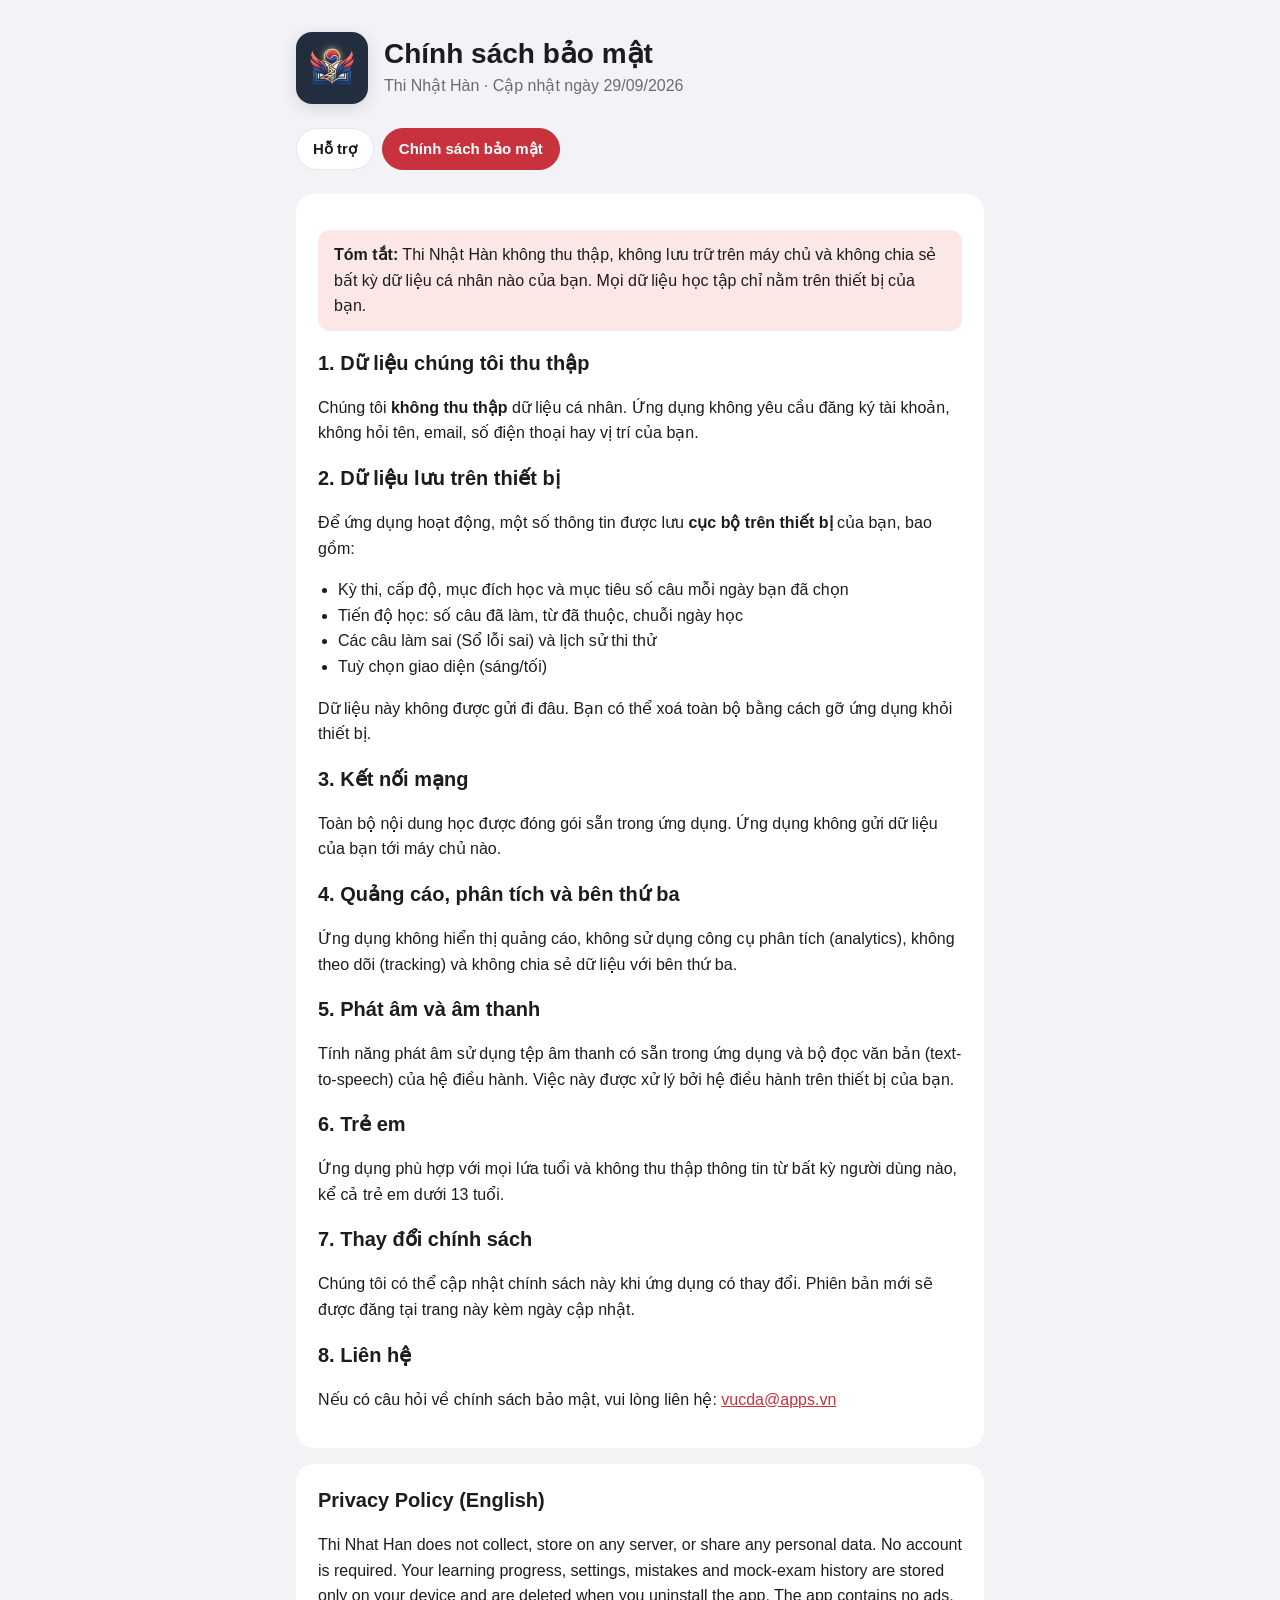
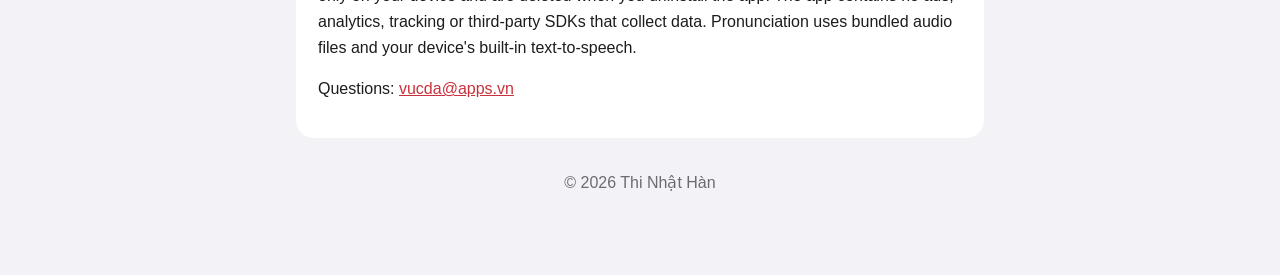
==== privacy.html @ 8a2b69a8 "Add support and privacy policy pages Co-Authored-By: Claude Opus 5.5 (1M context) <noreply@anthropic" ====
<!doctype html>
<html lang="vi">
<head>
  <meta charset="utf-8">
  <meta name="viewport" content="width=device-width, initial-scale=1">
  <title>Chính sách bảo mật – Thi Nhật Hàn</title>
  <meta name="description" content="Chính sách bảo mật của ứng dụng Thi Nhật Hàn.">
  <link rel="icon" href="icon.png">
  <link rel="apple-touch-icon" href="icon.png">
  <link rel="stylesheet" href="style.css">
</head>
<body>
  <div class="wrap">
    <header>
      <img src="icon.png" alt="Biểu tượng Thi Nhật Hàn">
      <div>
        <h1>Chính sách bảo mật</h1>
        <p>Thi Nhật Hàn · Cập nhật ngày 29/09/2026</p>
      </div>
    </header>

    <nav>
      <a href="./">Hỗ trợ</a>
      <a href="privacy.html" class="active">Chính sách bảo mật</a>
    </nav>

    <section class="card">
      <p class="note"><strong>Tóm tắt:</strong> Thi Nhật Hàn không thu thập, không lưu trữ trên máy chủ và không chia sẻ bất kỳ dữ liệu cá nhân nào của bạn. Mọi dữ liệu học tập chỉ nằm trên thiết bị của bạn.</p>

      <h2>1. Dữ liệu chúng tôi thu thập</h2>
      <p>Chúng tôi <strong>không thu thập</strong> dữ liệu cá nhân. Ứng dụng không yêu cầu đăng ký tài khoản, không hỏi tên, email, số điện thoại hay vị trí của bạn.</p>

      <h2>2. Dữ liệu lưu trên thiết bị</h2>
      <p>Để ứng dụng hoạt động, một số thông tin được lưu <strong>cục bộ trên thiết bị</strong> của bạn, bao gồm:</p>
      <ul>
        <li>Kỳ thi, cấp độ, mục đích học và mục tiêu số câu mỗi ngày bạn đã chọn</li>
        <li>Tiến độ học: số câu đã làm, từ đã thuộc, chuỗi ngày học</li>
        <li>Các câu làm sai (Sổ lỗi sai) và lịch sử thi thử</li>
        <li>Tuỳ chọn giao diện (sáng/tối)</li>
      </ul>
      <p>Dữ liệu này không được gửi đi đâu. Bạn có thể xoá toàn bộ bằng cách gỡ ứng dụng khỏi thiết bị.</p>

      <h2>3. Kết nối mạng</h2>
      <p>Toàn bộ nội dung học được đóng gói sẵn trong ứng dụng. Ứng dụng không gửi dữ liệu của bạn tới máy chủ nào.</p>

      <h2>4. Quảng cáo, phân tích và bên thứ ba</h2>
      <p>Ứng dụng không hiển thị quảng cáo, không sử dụng công cụ phân tích (analytics), không theo dõi (tracking) và không chia sẻ dữ liệu với bên thứ ba.</p>

      <h2>5. Phát âm và âm thanh</h2>
      <p>Tính năng phát âm sử dụng tệp âm thanh có sẵn trong ứng dụng và bộ đọc văn bản (text-to-speech) của hệ điều hành. Việc này được xử lý bởi hệ điều hành trên thiết bị của bạn.</p>

      <h2>6. Trẻ em</h2>
      <p>Ứng dụng phù hợp với mọi lứa tuổi và không thu thập thông tin từ bất kỳ người dùng nào, kể cả trẻ em dưới 13 tuổi.</p>

      <h2>7. Thay đổi chính sách</h2>
      <p>Chúng tôi có thể cập nhật chính sách này khi ứng dụng có thay đổi. Phiên bản mới sẽ được đăng tại trang này kèm ngày cập nhật.</p>

      <h2>8. Liên hệ</h2>
      <p>Nếu có câu hỏi về chính sách bảo mật, vui lòng liên hệ: <a href="mailto:vucda@apps.vn">vucda@apps.vn</a></p>
    </section>

    <section class="card">
      <h2>Privacy Policy (English)</h2>
      <p>Thi Nhat Han does not collect, store on any server, or share any personal data. No account is required. Your learning progress, settings, mistakes and mock-exam history are stored only on your device and are deleted when you uninstall the app. The app contains no ads, analytics, tracking or third-party SDKs that collect data. Pronunciation uses bundled audio files and your device's built-in text-to-speech.</p>
      <p>Questions: <a href="mailto:vucda@apps.vn">vucda@apps.vn</a></p>
    </section>

    <footer>
      <p>© 2026 Thi Nhật Hàn</p>
    </footer>
  </div>
</body>
</html>
---- style.css ----
:root {
  --brand: #c8323c;
  --brand-soft: #fbe8e6;
  --text: #1c1c1e;
  --muted: #6c6c70;
  --bg: #f2f2f7;
  --card: #ffffff;
  --border: #e5e5ea;
}
@media (prefers-color-scheme: dark) {
  :root {
    --brand: #ff6b6b;
    --brand-soft: #3a1d1f;
    --text: #ffffff;
    --muted: #aeaeb2;
    --bg: #000000;
    --card: #1c1c1e;
    --border: #38383a;
  }
}
* { box-sizing: border-box; }
body {
  margin: 0;
  font-family: -apple-system, BlinkMacSystemFont, "SF Pro Text", "Segoe UI", Roboto, "Helvetica Neue", Arial, sans-serif;
  background: var(--bg);
  color: var(--text);
  line-height: 1.6;
  -webkit-font-smoothing: antialiased;
}
.wrap { max-width: 720px; margin: 0 auto; padding: 32px 16px 64px; }
header { display: flex; align-items: center; gap: 16px; margin-bottom: 8px; }
header img { width: 72px; height: 72px; border-radius: 16px; box-shadow: 0 4px 16px rgba(0,0,0,.12); }
header h1 { margin: 0; font-size: 28px; line-height: 1.2; }
header p { margin: 2px 0 0; color: var(--muted); }
nav { display: flex; gap: 8px; margin: 24px 0; flex-wrap: wrap; }
nav a {
  padding: 8px 16px; border-radius: 999px; text-decoration: none; font-weight: 600; font-size: 15px;
  background: var(--card); color: var(--text); border: 1px solid var(--border);
}
nav a.active { background: var(--brand); color: #fff; border-color: var(--brand); }
.card { background: var(--card); border-radius: 18px; padding: 20px 22px; margin-bottom: 16px; }
h2 { font-size: 20px; margin: 0 0 8px; }
h3 { font-size: 17px; margin: 18px 0 4px; }
p, li { font-size: 16px; }
ul { padding-left: 20px; margin: 8px 0; }
a { color: var(--brand); }
.contact {
  display: inline-block; margin-top: 8px; padding: 12px 20px; border-radius: 12px;
  background: var(--brand); color: #fff; font-weight: 600; text-decoration: none;
}
.note { background: var(--brand-soft); border-radius: 12px; padding: 12px 16px; }
.muted { color: var(--muted); font-size: 14px; }
footer { margin-top: 32px; text-align: center; color: var(--muted); font-size: 14px; }
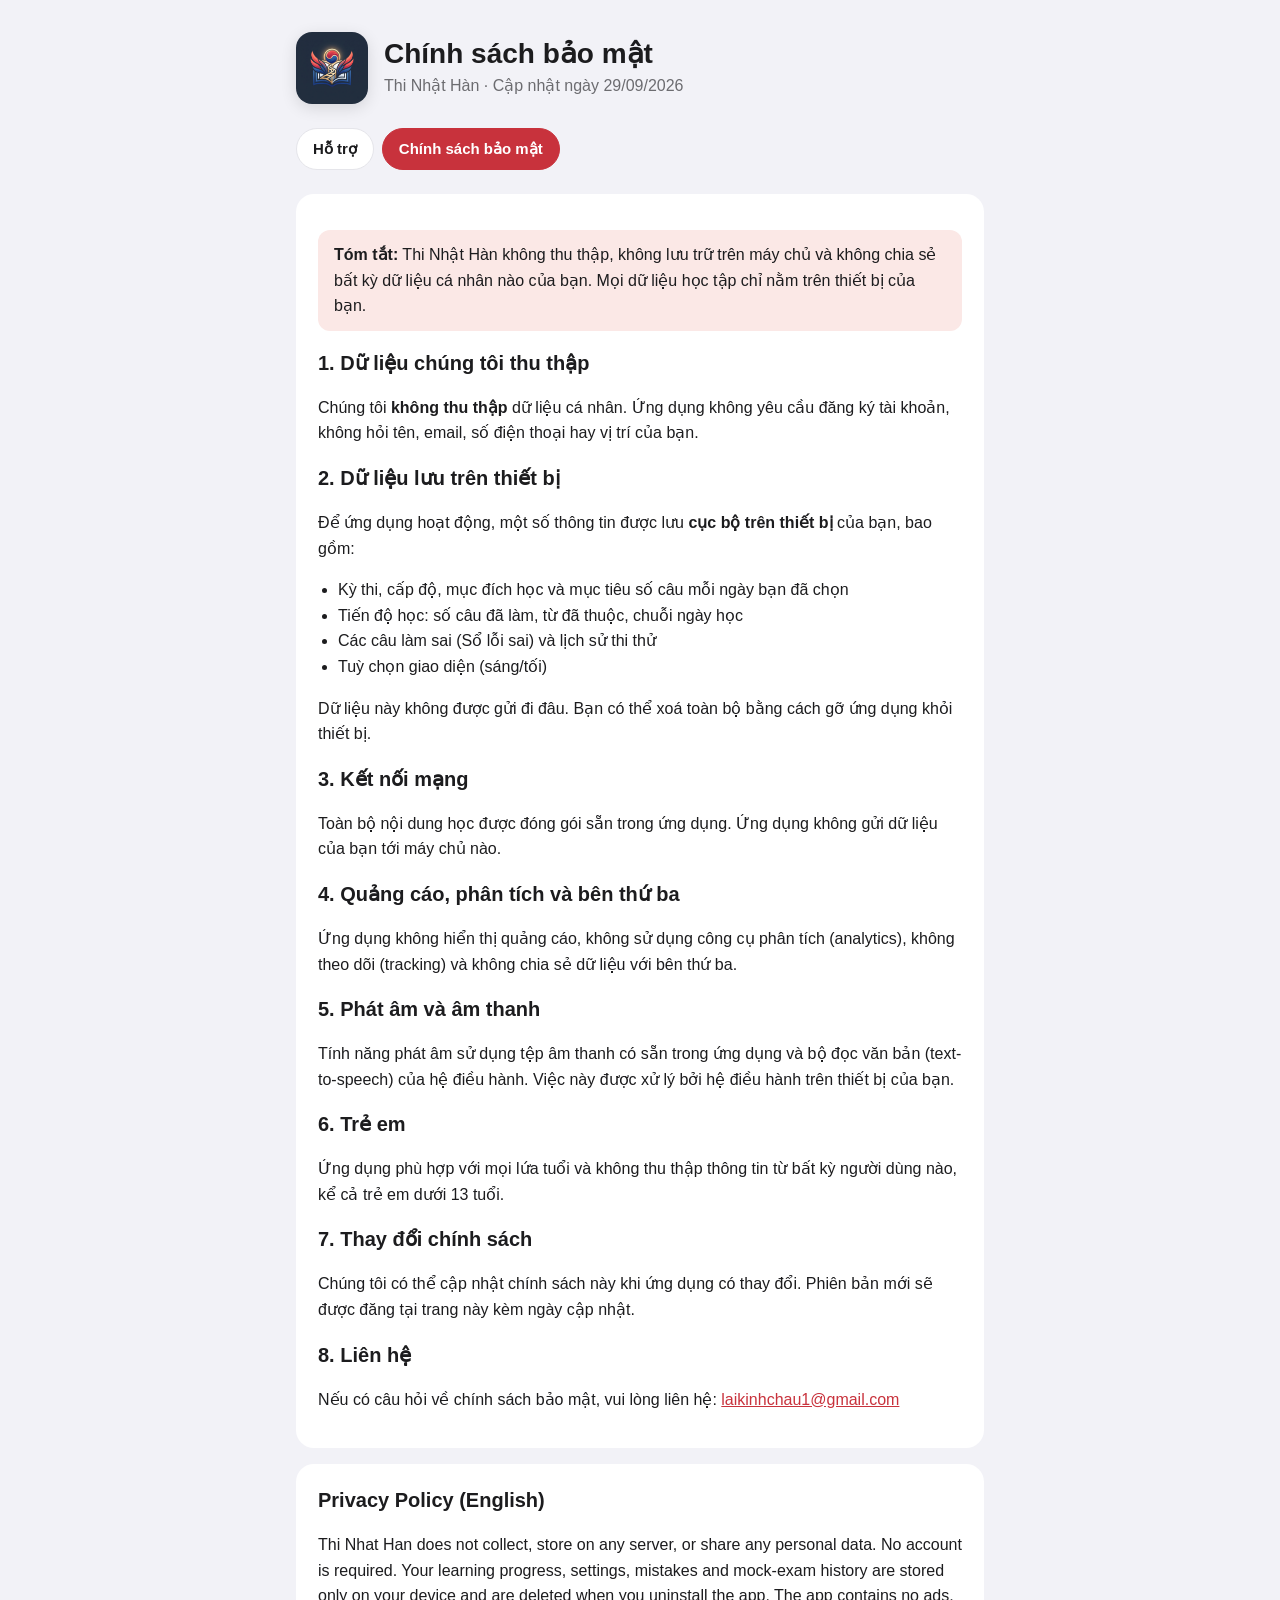
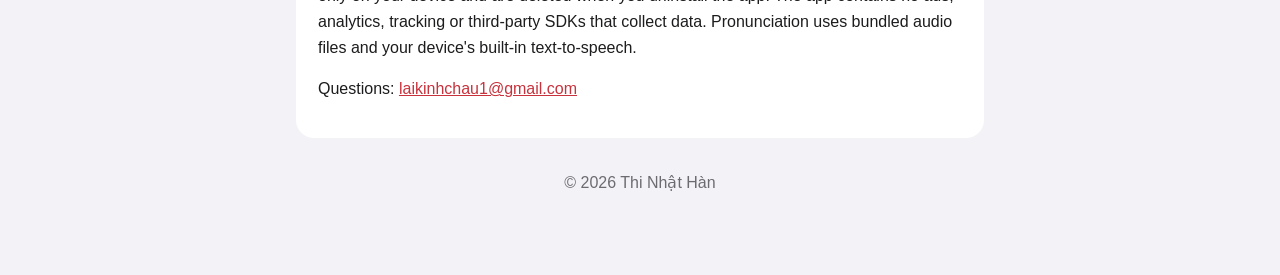
==== commit ac31eb04: "Update contact email Co-Authored-By: Claude Opus 5.5 (1M context) <noreply@anthropic.com>" ====
--- a/privacy.html
+++ b/privacy.html
@@ -56,13 +56,13 @@
       <p>Chúng tôi có thể cập nhật chính sách này khi ứng dụng có thay đổi. Phiên bản mới sẽ được đăng tại trang này kèm ngày cập nhật.</p>
 
       <h2>8. Liên hệ</h2>
-      <p>Nếu có câu hỏi về chính sách bảo mật, vui lòng liên hệ: <a href="mailto:vucda@apps.vn">vucda@apps.vn</a></p>
+      <p>Nếu có câu hỏi về chính sách bảo mật, vui lòng liên hệ: <a href="mailto:laikinhchau1@gmail.com">laikinhchau1@gmail.com</a></p>
     </section>
 
     <section class="card">
       <h2>Privacy Policy (English)</h2>
       <p>Thi Nhat Han does not collect, store on any server, or share any personal data. No account is required. Your learning progress, settings, mistakes and mock-exam history are stored only on your device and are deleted when you uninstall the app. The app contains no ads, analytics, tracking or third-party SDKs that collect data. Pronunciation uses bundled audio files and your device's built-in text-to-speech.</p>
-      <p>Questions: <a href="mailto:vucda@apps.vn">vucda@apps.vn</a></p>
+      <p>Questions: <a href="mailto:laikinhchau1@gmail.com">laikinhchau1@gmail.com</a></p>
     </section>
 
     <footer>
